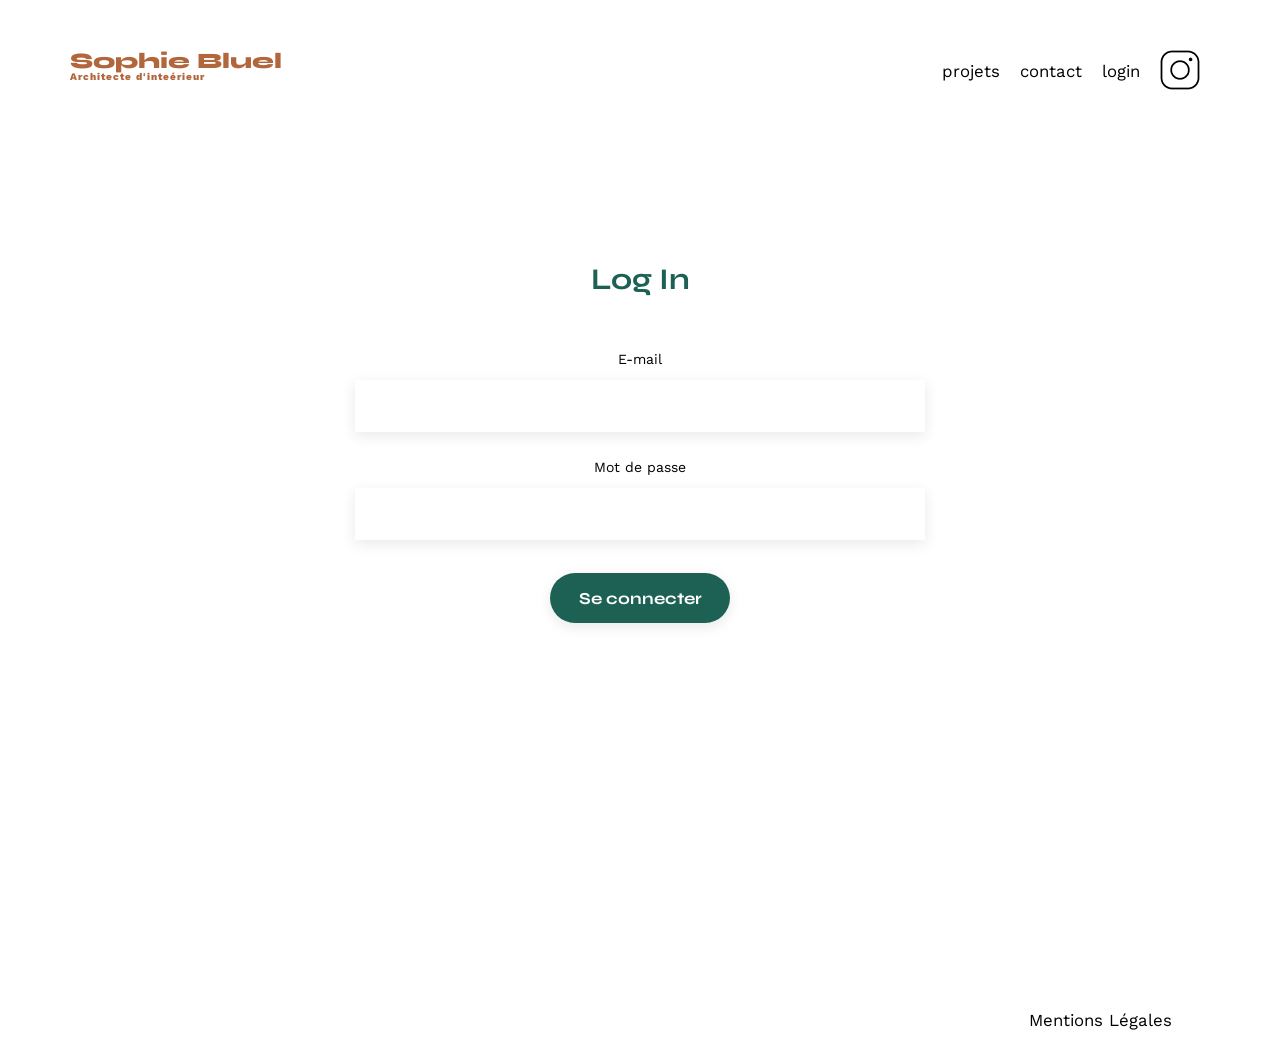
==== FrontEnd/login.html @ afe434a6 "Fixed bug filter works" ====
<!DOCTYPE html>
<html lang="fr">
<head>
    <meta charset="UTF-8">
    <meta name="viewport" content="width=device-width, initial-scale=1.0">
    <title>Sophie Bluel - Connexion</title>
    <link rel="preconnect" href="https://fonts.googleapis.com">
	<link rel="preconnect" href="https://fonts.gstatic.com" crossorigin>
	<link href="https://fonts.googleapis.com/css2?family=Syne:wght@700;800&family=Work+Sans&display=swap" rel="stylesheet">
    <link rel="stylesheet" href="./assets/style.css">
</head>
<body>
    <header>
        <h1>Sophie Bluel <span>Architecte d'inteérieur</span></h1>
        <nav>
            <ul>
                <li>projets</li>
                <li>contact</li>
                <li>login</li>
                <li><img src="./assets/icons/instagram.png" alt="Instagram"></li>
            </ul>
        </nav>
    </header>
    <main>
        <section id="login">
            <h2>Log In</h2>
            <form method="post">
                <label for="email">E-mail</label>
                <input type="email" name="email" required>
                <label for="password">Mot de passe</label>
                <input type="password" name="password" required>
                <input type="submit" value="Se connecter">
            </form>
        </section>
    </main>
    <footer>
        <nav>
            <ul>
                <li>Mentions Légales</li>
            </ul>
        </nav>
    </footer>
    <script src="login.js"></script>
</body>
</html>
---- FrontEnd/assets/style.css ----
/* http://meyerweb.com/eric/tools/css/reset/
   v2.0 | 20110126
   License: none (public domain)
*/

html, body, div, span, applet, object, iframe,
h1, h2, h3, h4, h5, h6, p, blockquote, pre,
a, abbr, acronym, address, big, cite, code,
del, dfn, em, img, ins, kbd, q, s, samp,
small, strike, strong, sub, sup, tt, var,
b, u, i, center,
dl, dt, dd, ol, ul, li,
fieldset, form, label, legend,
table, caption, tbody, tfoot, thead, tr, th, td,
article, aside, canvas, details, embed,
figure, figcaption, footer, header, hgroup,
menu, nav, output, ruby, section, summary,
time, mark, audio, video {
	margin: 0;
	padding: 0;
	border: 0;
	font-size: 100%;
	font: inherit;
	vertical-align: baseline;
}
/* HTML5 display-role reset for older browsers */
article, aside, details, figcaption, figure,
footer, header, hgroup, menu, nav, section {
	display: block;
}
body {
	line-height: 1;
}
ol, ul {
	list-style: none;
}
blockquote, q {
	quotes: none;
}
blockquote:before, blockquote:after,
q:before, q:after {
	content: '';
	content: none;
}
table {
	border-collapse: collapse;
	border-spacing: 0;
}
/** end reset css**/
body {
	max-width: 1140px;
	margin:auto;
	font-family: 'Work Sans' ;
	font-size: 14px;
}
header {
	display: flex;
	justify-content: space-between;
	margin: 50px 0
}
section {
	margin: 50px 0
}

h1{
	display: flex;
	flex-direction: column;
	font-family: 'Syne';
	font-size: 22px;
	font-weight: 800;
	color: #B1663C
}

h1 > span {
	font-family: 'Work Sans';
	font-size:10px;
	letter-spacing: 0.1em;
;
}

h2{
	font-family: 'Syne';
	font-weight: 700;
	font-size: 30px;
	color: #1D6154
}
nav ul {
	display: flex;
	align-items: center;
	list-style-type: none;

}
nav li {
	padding: 0 10px;
	font-size: 1.2em;
}

li:hover {
	color: #B1663C;
}
#introduction {
	display: flex;
	align-items: center;
}
#introduction figure {
	flex: 1
}
#introduction img {
	display: block;
	margin: auto;
	width: 80%;
}

#introduction article {
	flex: 1
}
#introduction h2 {
	margin-bottom: 1em;
}

#introduction p {
	margin-bottom: 0.5em;
}
#portfolio h2 {
	text-align: center;
	margin-bottom: 1em;
}
.gallery {
	width: 100%;
	display: grid;
	grid-template-columns: 1fr 1fr 1fr;
	grid-column-gap: 20px;
	grid-row-gap: 20px;
}

.gallery img {
	width: 100%;

}
#contact, #login {
	width: 50%;
margin: auto;
}

#login {
	height: 80vh;
	margin-top: 15%;
}
#contact > *, #login > * {
	text-align: center;

}
#contact h2, #login h2 {
	margin-bottom: 20px;
}
#contact form, form {
	text-align: left;
	margin-top:30px;
	display: flex;
	flex-direction: column;
}

#contact input, form input {
	height: 50px;
	font-size: 1.2em;
	border: none;
	box-shadow: 0px 4px 14px rgba(0, 0, 0, 0.09);
}
#contact label, form label {
	margin: 2em 0 1em 0;
}
#contact textarea,	form textarea {
	border: none;
	box-shadow: 0px 4px 14px rgba(0, 0, 0, 0.09);
}

input[type="submit"]{
	font-family: 'Syne';
	font-weight: 700;
	color: white;
	background-color: #1D6154;
	margin : 2em auto ;
	width: 180px;
	text-align: center;
	border-radius: 60px ;
}

footer nav ul {
	display: flex;
	justify-content: flex-end;
	margin: 2em
}
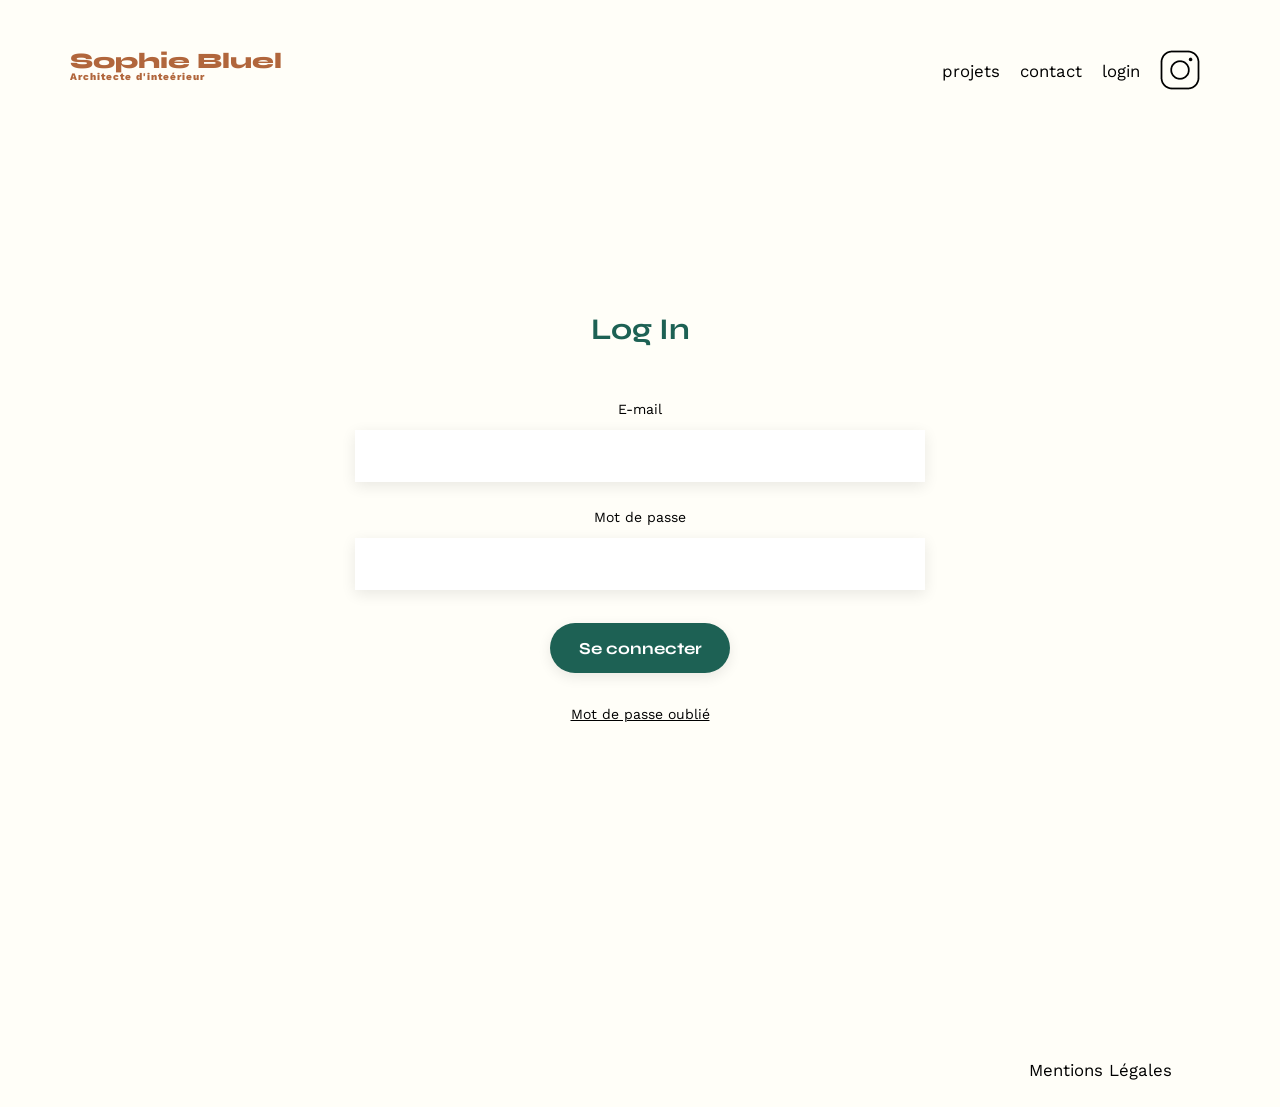
==== commit 8e56894a: "Admin mode css and modal modify css ok, fixing delete item" ====
--- a/FrontEnd/login.html
+++ b/FrontEnd/login.html
@@ -11,6 +11,7 @@
 </head>
 <body>
     <header>
+        <div class="user_header">
         <h1>Sophie Bluel <span>Architecte d'inteérieur</span></h1>
         <nav>
             <ul>
@@ -20,6 +21,7 @@
                 <li><img src="./assets/icons/instagram.png" alt="Instagram"></li>
             </ul>
         </nav>
+        </div>
     </header>
     <main>
         <section id="login">
@@ -31,6 +33,7 @@
                 <input type="password" name="password" required>
                 <input type="submit" value="Se connecter">
             </form>
+            <a href="#">Mot de passe oublié</a>
         </section>
     </main>
     <footer>
--- a/FrontEnd/assets/style.css
+++ b/FrontEnd/assets/style.css
@@ -34,6 +34,11 @@
 ol, ul {
 	list-style: none;
 }
+
+a {
+	text-decoration: none;
+	color: inherit;
+}
 blockquote, q {
 	quotes: none;
 }
@@ -52,11 +57,43 @@
 	margin:auto;
 	font-family: 'Work Sans' ;
 	font-size: 14px;
-}
+	font-weight: 400;
+	background-color: #fffef8;
+}
+
 header {
 	display: flex;
+	flex-direction: row;
+}
+.user_header {
+	display: flex;
 	justify-content: space-between;
-	margin: 50px 0
+	width: 100%;
+	margin: 50px 0;
+}
+
+.admin_header {
+	display: none;
+	flex-direction: row;
+	justify-content: space-between;
+	align-items: center;
+	padding: 10px 35%;
+	background-color: black;
+	color: white;
+	font-size: 16px;
+	font-weight: 400;
+}
+
+.admin_header button {
+	background-color: white;
+	color: black;
+	font-weight: bold;
+	border: none;
+	height: 38px;
+	border: 0;
+	border-radius: 20px;
+	font-family:'Work Sans';
+	padding: 0 15px;
 }
 section {
 	margin: 50px 0
@@ -100,7 +137,7 @@
 }
 #introduction {
 	display: flex;
-	align-items: center;
+	alig-items: center;
 }
 #introduction figure {
 	flex: 1
@@ -125,6 +162,45 @@
 	text-align: center;
 	margin-bottom: 1em;
 }
+
+.btnModify {
+	position: relative;
+	left: 62%;
+	bottom: 53px;
+	background-color: #fffef8;
+	border: none;
+	font-family: 'Work Sans';
+	cursor: pointer;
+}
+
+.btnModify i {
+	width: 20px;
+}
+
+.filters {
+	display: flex;
+	flex-direction: row;
+	justify-content: space-between;
+	width: 600px;
+	margin: 0 auto;
+	padding-bottom: 50px;
+}
+
+.filters button {
+	background-color: #fffef8;
+	color: #1D6154;
+	font-family: 'Syne';
+	font-size: 16px;
+	border: 1px solid #1D6154;
+	border-radius: 20px;
+	padding : 5px 10px;
+	cursor: pointer;
+}
+
+.filters button:focus {
+	background-color: #1D6154;
+	color: #fffef8;
+}
 .gallery {
 	width: 100%;
 	display: grid;
@@ -145,6 +221,11 @@
 #login {
 	height: 80vh;
 	margin-top: 15%;
+	text-align: center;
+}
+
+#login a {
+	text-decoration: underline;
 }
 #contact > *, #login > * {
 	text-align: center;
@@ -183,6 +264,7 @@
 	width: 180px;
 	text-align: center;
 	border-radius: 60px ;
+	border: 0;
 }
 
 footer nav ul {
@@ -191,3 +273,83 @@
 	margin: 2em
 }
 
+.overlay {
+	display: none;
+	position: fixed;
+	top: 0;
+	left: 0;
+	width: 100%;
+	height: 100%;
+	background-color: rgba(0, 0, 0, 0.5);
+}
+
+.modal {
+	display: none;
+	position: fixed;
+	top: 50%;
+	left: 50%;
+	transform: translate(-50%, -50%);
+	width: 630px;
+	height: 750px;
+	background-color: #ffffff;
+	border-radius: 10px;
+	padding: 20px;
+}
+
+.modal__close {
+	position: absolute;
+	top: 24px;
+	right: 24px;
+	cursor: pointer;
+}
+
+.modal h1 {
+	font-family: inherit;
+	font-size: 26px;
+	font-weight: lighter;
+	color: black;
+	text-align: center;
+	padding-top: 40px;
+}
+
+.modal__body {
+	display: flex;
+	flex-wrap: wrap;
+	padding: 50px 100px;
+	column-gap: 10px;
+	row-gap: 50px;
+}
+
+.modal__figure {
+	height: 120px;
+	width: 90px;
+}
+
+.modal__figure > img {
+	height: 100%;
+	width: 100%;
+}
+
+.modal__figure > i {
+	position: relative;
+	left: 80%;
+	bottom: 95%;
+	cursor: pointer;
+}
+
+.modal__footer {
+	position: absolute;
+	bottom: 0;
+	left: 0;
+	width: 100%;
+	display: flex;
+	flex-direction: column;
+	align-items: center;
+	padding-bottom: 30px;
+}
+
+.modal__footer a {
+	font-family: "Syne";
+	font-weight: lighter;
+	color: red;
+}
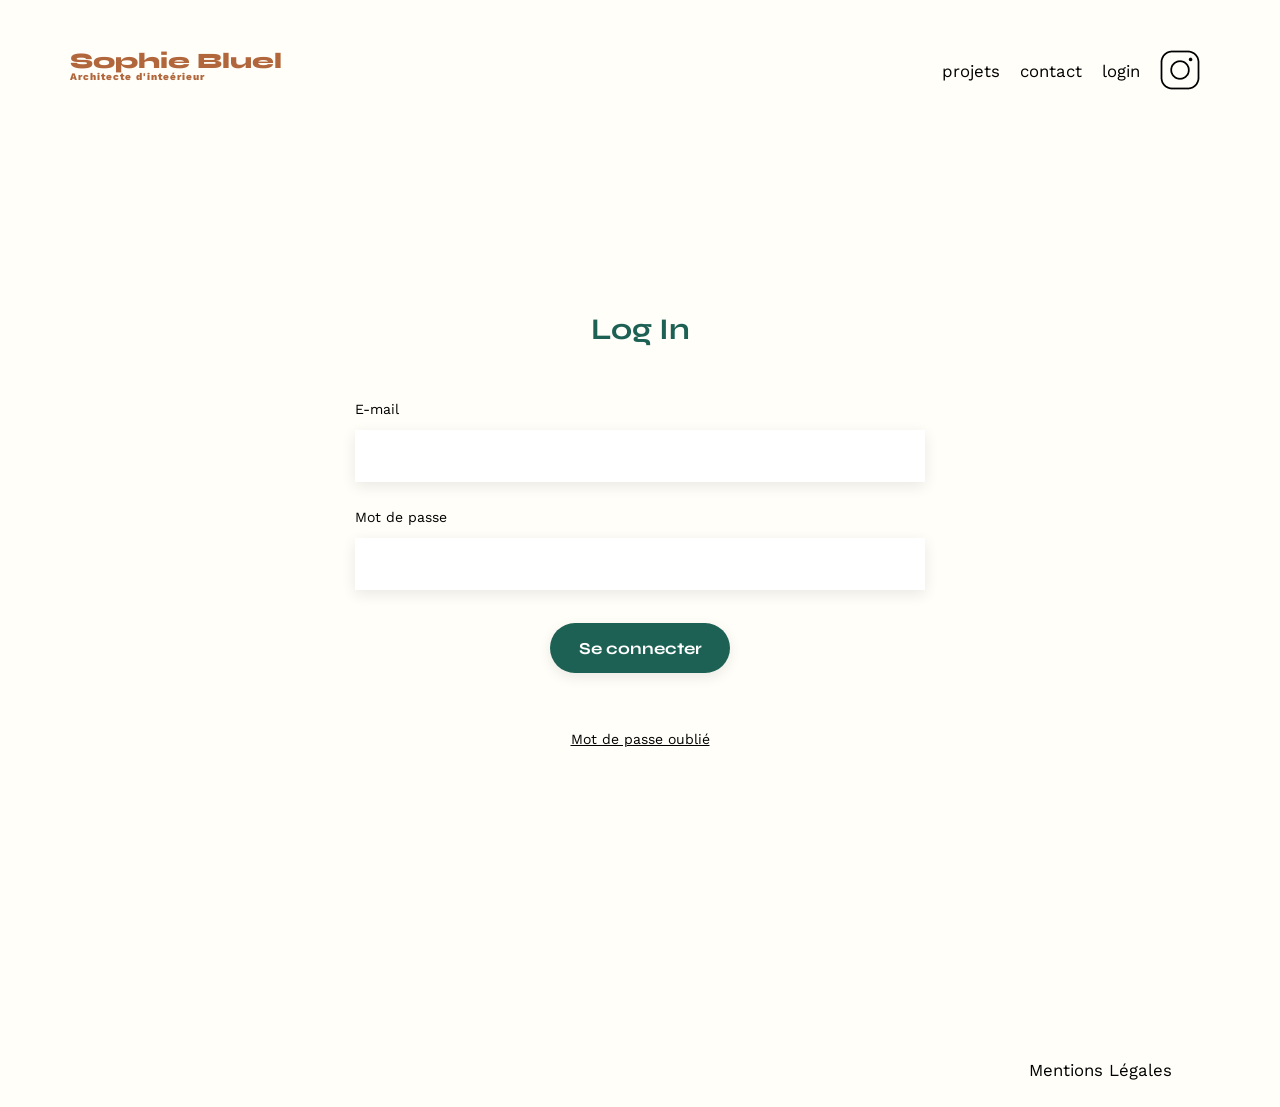
==== commit e47d7647: "Fixed dynamic work delete in DOM ; project OK" ====
--- a/FrontEnd/login.html
+++ b/FrontEnd/login.html
@@ -1,48 +1,52 @@
 <!DOCTYPE html>
 <html lang="fr">
-<head>
-    <meta charset="UTF-8">
-    <meta name="viewport" content="width=device-width, initial-scale=1.0">
+  <head>
+    <meta charset="UTF-8" />
+    <meta name="viewport" content="width=device-width, initial-scale=1.0" />
     <title>Sophie Bluel - Connexion</title>
-    <link rel="preconnect" href="https://fonts.googleapis.com">
-	<link rel="preconnect" href="https://fonts.gstatic.com" crossorigin>
-	<link href="https://fonts.googleapis.com/css2?family=Syne:wght@700;800&family=Work+Sans&display=swap" rel="stylesheet">
-    <link rel="stylesheet" href="./assets/style.css">
-</head>
-<body>
+    <link rel="preconnect" href="https://fonts.googleapis.com" />
+    <link rel="preconnect" href="https://fonts.gstatic.com" crossorigin />
+    <link
+      href="https://fonts.googleapis.com/css2?family=Syne:wght@700;800&family=Work+Sans&display=swap"
+      rel="stylesheet"
+    />
+    <link rel="stylesheet" href="./assets/style.css" />
+  </head>
+  <body>
     <header>
-        <div class="user_header">
+      <div class="user_header">
         <h1>Sophie Bluel <span>Architecte d'inteérieur</span></h1>
         <nav>
-            <ul>
-                <li>projets</li>
-                <li>contact</li>
-                <li>login</li>
-                <li><img src="./assets/icons/instagram.png" alt="Instagram"></li>
-            </ul>
+          <ul>
+            <li>projets</li>
+            <li>contact</li>
+            <li>login</li>
+            <li><img src="./assets/icons/instagram.png" alt="Instagram" /></li>
+          </ul>
         </nav>
-        </div>
+      </div>
     </header>
     <main>
-        <section id="login">
-            <h2>Log In</h2>
-            <form method="post">
-                <label for="email">E-mail</label>
-                <input type="email" name="email" required>
-                <label for="password">Mot de passe</label>
-                <input type="password" name="password" required>
-                <input type="submit" value="Se connecter">
-            </form>
-            <a href="#">Mot de passe oublié</a>
-        </section>
+      <section id="login">
+        <h2>Log In</h2>
+        <form method="post">
+          <label for="email">E-mail</label>
+          <input type="email" name="email" required />
+          <label for="password">Mot de passe</label>
+          <input type="password" name="password" required />
+          <input type="submit" value="Se connecter" />
+        </form>
+        <div class="error"></div>
+        <a href="#">Mot de passe oublié</a>
+      </section>
     </main>
     <footer>
-        <nav>
-            <ul>
-                <li>Mentions Légales</li>
-            </ul>
-        </nav>
+      <nav>
+        <ul>
+          <li>Mentions Légales</li>
+        </ul>
+      </nav>
     </footer>
     <script src="login.js"></script>
-</body>
+  </body>
 </html>
--- a/FrontEnd/assets/style.css
+++ b/FrontEnd/assets/style.css
@@ -3,353 +3,537 @@
    License: none (public domain)
 */
 
-html, body, div, span, applet, object, iframe,
-h1, h2, h3, h4, h5, h6, p, blockquote, pre,
-a, abbr, acronym, address, big, cite, code,
-del, dfn, em, img, ins, kbd, q, s, samp,
-small, strike, strong, sub, sup, tt, var,
-b, u, i, center,
-dl, dt, dd, ol, ul, li,
-fieldset, form, label, legend,
-table, caption, tbody, tfoot, thead, tr, th, td,
-article, aside, canvas, details, embed,
-figure, figcaption, footer, header, hgroup,
-menu, nav, output, ruby, section, summary,
-time, mark, audio, video {
-	margin: 0;
-	padding: 0;
-	border: 0;
-	font-size: 100%;
-	font: inherit;
-	vertical-align: baseline;
+html,
+body,
+div,
+span,
+applet,
+object,
+iframe,
+h1,
+h2,
+h3,
+h4,
+h5,
+h6,
+p,
+blockquote,
+pre,
+a,
+abbr,
+acronym,
+address,
+big,
+cite,
+code,
+del,
+dfn,
+em,
+img,
+ins,
+kbd,
+q,
+s,
+samp,
+small,
+strike,
+strong,
+sub,
+sup,
+tt,
+var,
+b,
+u,
+i,
+center,
+dl,
+dt,
+dd,
+ol,
+ul,
+li,
+fieldset,
+form,
+label,
+legend,
+table,
+caption,
+tbody,
+tfoot,
+thead,
+tr,
+th,
+td,
+article,
+aside,
+canvas,
+details,
+embed,
+figure,
+figcaption,
+footer,
+header,
+hgroup,
+menu,
+nav,
+output,
+ruby,
+section,
+summary,
+time,
+mark,
+audio,
+video {
+  margin: 0;
+  padding: 0;
+  border: 0;
+  font-size: 100%;
+  font: inherit;
+  vertical-align: baseline;
+}
+
+figcaption {
+  padding-top: 5px;
 }
 /* HTML5 display-role reset for older browsers */
-article, aside, details, figcaption, figure,
-footer, header, hgroup, menu, nav, section {
-	display: block;
+article,
+aside,
+details,
+figcaption,
+figure,
+footer,
+header,
+hgroup,
+menu,
+nav,
+section {
+  display: block;
 }
 body {
-	line-height: 1;
-}
-ol, ul {
-	list-style: none;
+  line-height: 1;
+}
+ol,
+ul {
+  list-style: none;
 }
 
 a {
-	text-decoration: none;
-	color: inherit;
-}
-blockquote, q {
-	quotes: none;
-}
-blockquote:before, blockquote:after,
-q:before, q:after {
-	content: '';
-	content: none;
+  text-decoration: none;
+  color: inherit;
+}
+blockquote,
+q {
+  quotes: none;
+}
+blockquote:before,
+blockquote:after,
+q:before,
+q:after {
+  content: "";
+  content: none;
 }
 table {
-	border-collapse: collapse;
-	border-spacing: 0;
+  border-collapse: collapse;
+  border-spacing: 0;
 }
 /** end reset css**/
 body {
-	max-width: 1140px;
-	margin:auto;
-	font-family: 'Work Sans' ;
-	font-size: 14px;
-	font-weight: 400;
-	background-color: #fffef8;
+  max-width: 1140px;
+  margin: auto;
+  font-family: "Work Sans";
+  font-size: 14px;
+  font-weight: 400;
+  background-color: #fffef8;
 }
 
 header {
-	display: flex;
-	flex-direction: row;
+  display: flex;
+  flex-direction: row;
 }
 .user_header {
-	display: flex;
-	justify-content: space-between;
-	width: 100%;
-	margin: 50px 0;
+  display: flex;
+  justify-content: space-between;
+  width: 100%;
+  margin: 50px 0;
 }
 
 .admin_header {
-	display: none;
-	flex-direction: row;
-	justify-content: space-between;
-	align-items: center;
-	padding: 10px 35%;
-	background-color: black;
-	color: white;
-	font-size: 16px;
-	font-weight: 400;
+  display: none;
+  flex-direction: row;
+  justify-content: center;
+  align-items: center;
+  padding: 10px 35%;
+  background-color: black;
+  color: white;
+  font-size: 16px;
+  font-weight: 400;
+  margin-left: -33.5%;
+  margin-right: -33.5%;
+  column-gap: 30px;
 }
 
 .admin_header button {
-	background-color: white;
-	color: black;
-	font-weight: bold;
-	border: none;
-	height: 38px;
-	border: 0;
-	border-radius: 20px;
-	font-family:'Work Sans';
-	padding: 0 15px;
+  background-color: white;
+  color: black;
+  font-weight: bold;
+  border: none;
+  height: 38px;
+  border: 0;
+  border-radius: 20px;
+  font-family: "Work Sans";
+  padding: 0 15px;
 }
 section {
-	margin: 50px 0
-}
-
-h1{
-	display: flex;
-	flex-direction: column;
-	font-family: 'Syne';
-	font-size: 22px;
-	font-weight: 800;
-	color: #B1663C
+  margin: 50px 0;
+}
+
+h1 {
+  display: flex;
+  flex-direction: column;
+  font-family: "Syne";
+  font-size: 22px;
+  font-weight: 800;
+  color: #b1663c;
 }
 
 h1 > span {
-	font-family: 'Work Sans';
-	font-size:10px;
-	letter-spacing: 0.1em;
-;
-}
-
-h2{
-	font-family: 'Syne';
-	font-weight: 700;
-	font-size: 30px;
-	color: #1D6154
+  font-family: "Work Sans";
+  font-size: 10px;
+  letter-spacing: 0.1em;
+}
+
+h2 {
+  font-family: "Syne";
+  font-weight: 700;
+  font-size: 30px;
+  color: #1d6154;
 }
 nav ul {
-	display: flex;
-	align-items: center;
-	list-style-type: none;
-
+  display: flex;
+  align-items: center;
+  list-style-type: none;
 }
 nav li {
-	padding: 0 10px;
-	font-size: 1.2em;
+  padding: 0 10px;
+  font-size: 1.2em;
 }
 
 li:hover {
-	color: #B1663C;
+  color: #b1663c;
 }
 #introduction {
-	display: flex;
-	alig-items: center;
+  display: flex;
+  align-items: center;
 }
 #introduction figure {
-	flex: 1
+  flex: 1;
 }
 #introduction img {
-	display: block;
-	margin: auto;
-	width: 80%;
+  display: block;
+  margin: auto;
+  width: 80%;
 }
 
 #introduction article {
-	flex: 1
+  flex: 1;
 }
 #introduction h2 {
-	margin-bottom: 1em;
+  margin-bottom: 1em;
 }
 
 #introduction p {
-	margin-bottom: 0.5em;
+  margin-bottom: 0.5em;
 }
 #portfolio h2 {
-	text-align: center;
-	margin-bottom: 1em;
+  text-align: center;
+  margin-bottom: 1em;
 }
 
 .btnModify {
-	position: relative;
-	left: 62%;
-	bottom: 53px;
-	background-color: #fffef8;
-	border: none;
-	font-family: 'Work Sans';
-	cursor: pointer;
+  position: relative;
+  left: 62%;
+  bottom: 53px;
+  background-color: #fffef8;
+  border: none;
+  font-family: "Work Sans";
+  cursor: pointer;
 }
 
 .btnModify i {
-	width: 20px;
+  width: 20px;
 }
 
 .filters {
-	display: flex;
-	flex-direction: row;
-	justify-content: space-between;
-	width: 600px;
-	margin: 0 auto;
-	padding-bottom: 50px;
+  display: flex;
+  flex-direction: row;
+  justify-content: space-between;
+  width: 600px;
+  margin: 0 auto;
+  padding-bottom: 50px;
 }
 
 .filters button {
-	background-color: #fffef8;
-	color: #1D6154;
-	font-family: 'Syne';
-	font-size: 16px;
-	border: 1px solid #1D6154;
-	border-radius: 20px;
-	padding : 5px 10px;
-	cursor: pointer;
+  background-color: #fffef8;
+  color: #1d6154;
+  font-family: "Syne";
+  font-weight: 700;
+  font-size: 16px;
+  border: 1px solid #1d6154;
+  border-radius: 20px;
+  padding: 5px 10px;
+  cursor: pointer;
 }
 
 .filters button:focus {
-	background-color: #1D6154;
-	color: #fffef8;
+  background-color: #1d6154;
+  color: #fffef8;
 }
 .gallery {
-	width: 100%;
-	display: grid;
-	grid-template-columns: 1fr 1fr 1fr;
-	grid-column-gap: 20px;
-	grid-row-gap: 20px;
+  width: 100%;
+  display: grid;
+  grid-template-columns: 1fr 1fr 1fr;
+  grid-column-gap: 20px;
+  grid-row-gap: 20px;
 }
 
 .gallery img {
-	width: 100%;
-
-}
-#contact, #login {
-	width: 50%;
-margin: auto;
-}
-
+  width: 100%;
+  height: 491px;
+}
+#contact,
 #login {
-	height: 80vh;
-	margin-top: 15%;
-	text-align: center;
+  width: 50%;
+  margin: auto;
+}
+
+#login {
+  height: 80vh;
+  margin-top: 15%;
+  text-align: center;
 }
 
 #login a {
-	text-decoration: underline;
-}
-#contact > *, #login > * {
-	text-align: center;
-
-}
-#contact h2, #login h2 {
-	margin-bottom: 20px;
-}
-#contact form, form {
-	text-align: left;
-	margin-top:30px;
-	display: flex;
-	flex-direction: column;
-}
-
-#contact input, form input {
-	height: 50px;
-	font-size: 1.2em;
-	border: none;
-	box-shadow: 0px 4px 14px rgba(0, 0, 0, 0.09);
-}
-#contact label, form label {
-	margin: 2em 0 1em 0;
-}
-#contact textarea,	form textarea {
-	border: none;
-	box-shadow: 0px 4px 14px rgba(0, 0, 0, 0.09);
-}
-
-input[type="submit"]{
-	font-family: 'Syne';
-	font-weight: 700;
-	color: white;
-	background-color: #1D6154;
-	margin : 2em auto ;
-	width: 180px;
-	text-align: center;
-	border-radius: 60px ;
-	border: 0;
-}
-
+  text-decoration: underline;
+}
+#contact > * {
+  text-align: center;
+}
+#contact h2,
+#login h2 {
+  margin-bottom: 20px;
+}
+#contact form,
+form {
+  text-align: left;
+  margin-top: 30px;
+  display: flex;
+  flex-direction: column;
+}
+
+#contact input,
+form input,
+form select {
+  height: 50px;
+  font-size: 1.2em;
+  border: none;
+  box-shadow: 0px 4px 14px rgba(0, 0, 0, 0.09);
+}
+#contact label,
+form label {
+  margin: 2em 0 1em 0;
+}
+#contact textarea,
+form textarea {
+  border: none;
+  box-shadow: 0px 4px 14px rgba(0, 0, 0, 0.09);
+}
+
+.error {
+  color: #e29eab;
+  font-size: 20px;
+  font-weight: bold;
+  padding-bottom: 20px;
+  padding-top: 5px;
+}
+
+input[type="submit"],
+.btnValid {
+  font-family: "Syne";
+  font-weight: 700;
+  color: white;
+  background-color: #1d6154;
+  margin: 2em auto;
+  width: 180px;
+  text-align: center;
+  border-radius: 60px;
+  border: 0;
+  cursor: pointer;
+  padding: 10px 20px;
+}
+
+.btnValid {
+  margin-top: 50px;
+}
+
+#category {
+  margin-bottom: 60px;
+}
 footer nav ul {
-	display: flex;
-	justify-content: flex-end;
-	margin: 2em
+  display: flex;
+  justify-content: flex-end;
+  margin: 2em;
 }
 
 .overlay {
-	display: none;
-	position: fixed;
-	top: 0;
-	left: 0;
-	width: 100%;
-	height: 100%;
-	background-color: rgba(0, 0, 0, 0.5);
+  display: none;
+  position: fixed;
+  top: 0;
+  left: 0;
+  width: 100%;
+  height: 100%;
+  background-color: rgba(0, 0, 0, 0.5);
 }
 
 .modal {
-	display: none;
-	position: fixed;
-	top: 50%;
-	left: 50%;
-	transform: translate(-50%, -50%);
-	width: 630px;
-	height: 750px;
-	background-color: #ffffff;
-	border-radius: 10px;
-	padding: 20px;
+  display: none;
+  position: fixed;
+  top: 50%;
+  left: 50%;
+  transform: translate(-50%, -50%);
+  width: 630px;
+  height: 750px;
+  background-color: #ffffff;
+  border-radius: 10px;
+  padding: 20px;
 }
 
 .modal__close {
-	position: absolute;
-	top: 24px;
-	right: 24px;
-	cursor: pointer;
+  position: absolute;
+  top: 24px;
+  right: 24px;
+  cursor: pointer;
+}
+
+.modal__2 {
+  display: none;
 }
 
 .modal h1 {
-	font-family: inherit;
-	font-size: 26px;
-	font-weight: lighter;
-	color: black;
-	text-align: center;
-	padding-top: 40px;
+  font-family: inherit;
+  font-size: 26px;
+  font-weight: lighter;
+  color: black;
+  text-align: center;
+  padding-top: 40px;
 }
 
 .modal__body {
-	display: flex;
-	flex-wrap: wrap;
-	padding: 50px 100px;
-	column-gap: 10px;
-	row-gap: 50px;
+  display: flex;
+  flex-wrap: wrap;
+  padding: 50px 100px;
+  column-gap: 10px;
+  row-gap: 50px;
 }
 
 .modal__figure {
-	height: 120px;
-	width: 90px;
+  height: 120px;
+  width: 90px;
 }
 
 .modal__figure > img {
-	height: 100%;
-	width: 100%;
+  height: 100%;
+  width: 100%;
 }
 
 .modal__figure > i {
-	position: relative;
-	left: 80%;
-	bottom: 95%;
-	cursor: pointer;
+  position: relative;
+  left: 80%;
+  bottom: 95%;
+  cursor: pointer;
+}
+
+.line {
+  width: 420px;
+  color: #b3b3b3;
 }
 
 .modal__footer {
-	position: absolute;
-	bottom: 0;
-	left: 0;
-	width: 100%;
-	display: flex;
-	flex-direction: column;
-	align-items: center;
-	padding-bottom: 30px;
+  position: absolute;
+  bottom: 0;
+  left: 0;
+  width: 100%;
+  display: flex;
+  flex-direction: column;
+  align-items: center;
+  padding-bottom: 30px;
 }
 
 .modal__footer a {
-	font-family: "Syne";
-	font-weight: lighter;
-	color: red;
-}+  font-family: "Syne";
+  font-weight: lighter;
+  color: red;
+}
+
+.modal__input {
+  align-self: center;
+  width: 420px;
+  height: 170px;
+  display: flex;
+  flex-direction: column;
+  background: #e8f1f6;
+  text-align: center;
+}
+
+.modal__data {
+  display: flex;
+  flex-direction: column;
+  height: 100%;
+  justify-content: space-around;
+}
+
+.modal__input i {
+  font-size: 50px;
+  color: #b9c5cc;
+}
+
+#imageFile {
+  display: none;
+}
+
+.modal__input label {
+  display: block;
+  position: relative;
+  background: #cbd6dc;
+  color: #306685;
+  font-size: 15px;
+  text-align: center;
+  width: 170px;
+  padding: 10px 0;
+  border-radius: 50px;
+  margin: 0 auto;
+  cursor: pointer;
+}
+
+.modal__input p {
+  font-size: 11px;
+  font-weight: 400;
+}
+
+.modal__change {
+  width: 25px;
+  font-size: 25px;
+  cursor: pointer;
+}
+
+.image__display img {
+  height: 170px;
+}
+
+.msg {
+  position: relative;
+  color: #1d6154;
+  border-radius: 10px;
+  padding: 20px;
+  font-family: "Syne";
+  font-size: 20px;
+}
